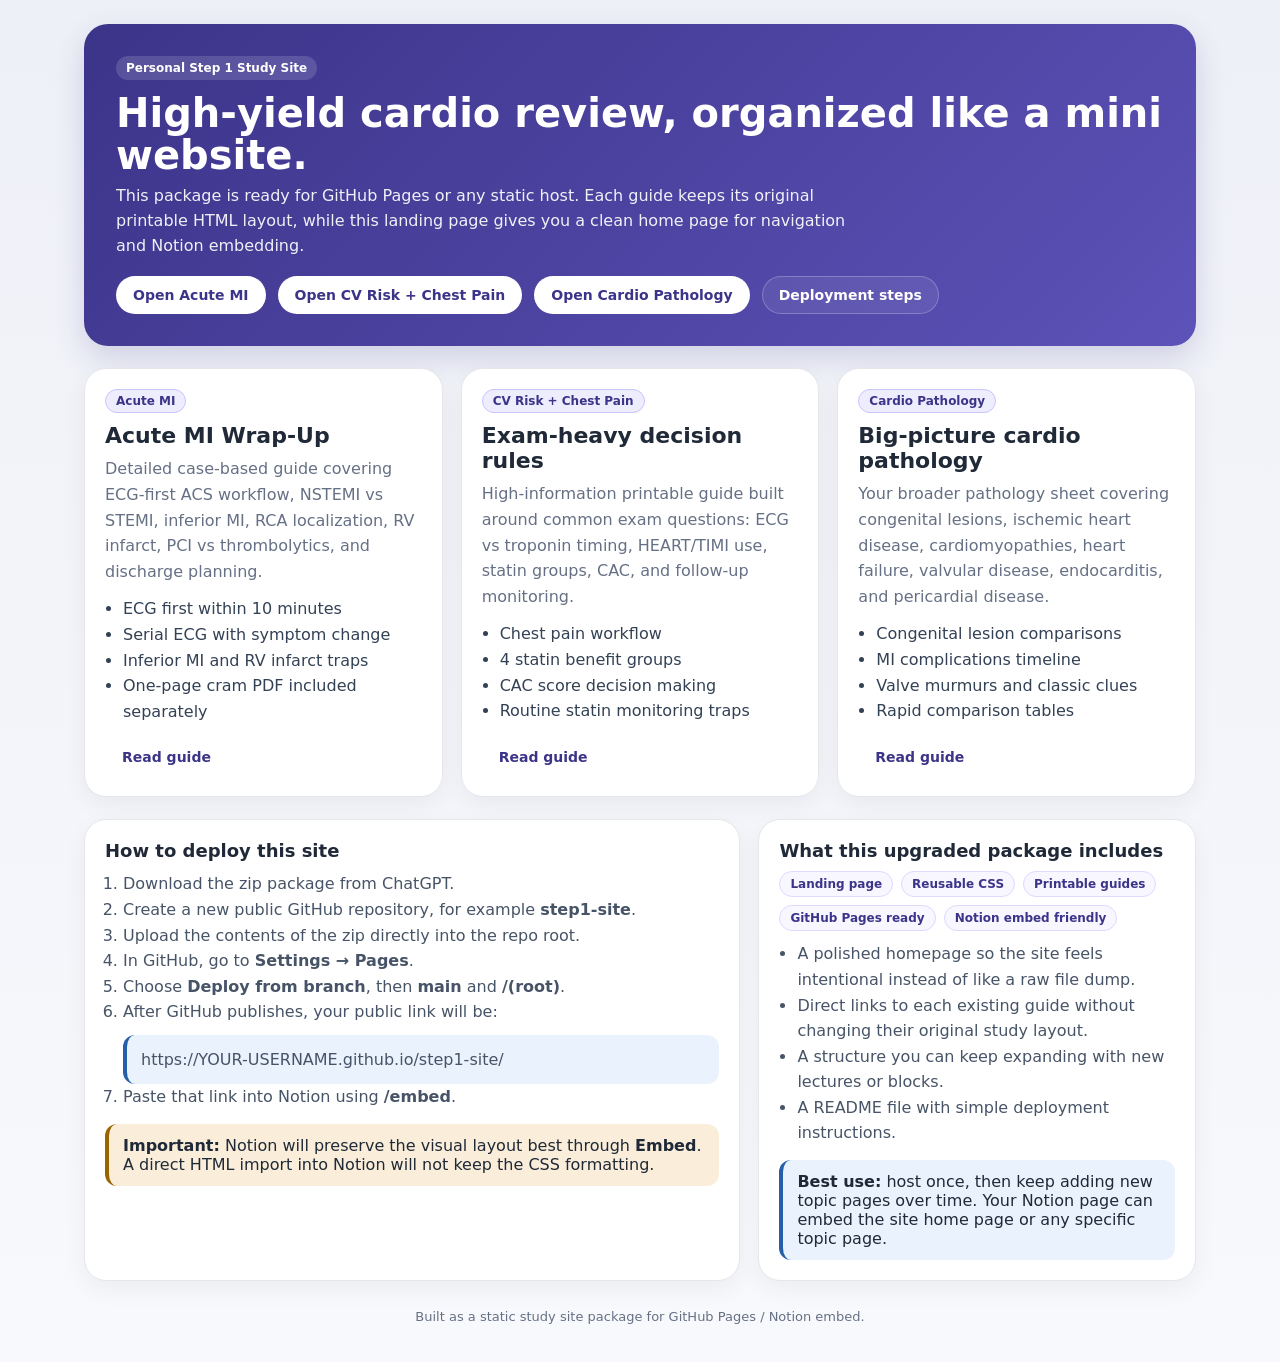
==== index.html @ b9636356 "Add files via upload" ====
<!DOCTYPE html>
<html lang="en">
<head>
  <meta charset="UTF-8">
  <meta name="viewport" content="width=device-width,initial-scale=1.0">
  <title>Step 1 Study Site</title>
  <link rel="stylesheet" href="style.css">
</head>
<body>
  <div class="shell">
    <section class="hero">
      <div class="tag" style="display:inline-block;background:rgba(255,255,255,.14);padding:5px 10px;border-radius:999px;font-size:12px;font-weight:700;margin-bottom:12px;">Personal Step 1 Study Site</div>
      <h1>High-yield cardio review, organized like a mini website.</h1>
      <p>
        This package is ready for GitHub Pages or any static host. Each guide keeps its original printable HTML layout,
        while this landing page gives you a clean home page for navigation and Notion embedding.
      </p>
      <div class="toolbar">
        <a class="btn" href="acute-mi.html">Open Acute MI</a>
        <a class="btn" href="cv-risk-chest-pain.html">Open CV Risk + Chest Pain</a>
        <a class="btn" href="cardio-pathology.html">Open Cardio Pathology</a>
        <a class="btn secondary" href="#deploy">Deployment steps</a>
      </div>
    </section>

    <section class="grid">
      <article class="card">
        <div class="tag">Acute MI</div>
        <h2>Acute MI Wrap-Up</h2>
        <p>Detailed case-based guide covering ECG-first ACS workflow, NSTEMI vs STEMI, inferior MI, RCA localization, RV infarct, PCI vs thrombolytics, and discharge planning.</p>
        <ul class="list">
          <li>ECG first within 10 minutes</li>
          <li>Serial ECG with symptom change</li>
          <li>Inferior MI and RV infarct traps</li>
          <li>One-page cram PDF included separately</li>
        </ul>
        <a class="btn" href="acute-mi.html">Read guide</a>
      </article>

      <article class="card">
        <div class="tag">CV Risk + Chest Pain</div>
        <h2>Exam-heavy decision rules</h2>
        <p>High-information printable guide built around common exam questions: ECG vs troponin timing, HEART/TIMI use, statin groups, CAC, and follow-up monitoring.</p>
        <ul class="list">
          <li>Chest pain workflow</li>
          <li>4 statin benefit groups</li>
          <li>CAC score decision making</li>
          <li>Routine statin monitoring traps</li>
        </ul>
        <a class="btn" href="cv-risk-chest-pain.html">Read guide</a>
      </article>

      <article class="card">
        <div class="tag">Cardio Pathology</div>
        <h2>Big-picture cardio pathology</h2>
        <p>Your broader pathology sheet covering congenital lesions, ischemic heart disease, cardiomyopathies, heart failure, valvular disease, endocarditis, and pericardial disease.</p>
        <ul class="list">
          <li>Congenital lesion comparisons</li>
          <li>MI complications timeline</li>
          <li>Valve murmurs and classic clues</li>
          <li>Rapid comparison tables</li>
        </ul>
        <a class="btn" href="cardio-pathology.html">Read guide</a>
      </article>
    </section>

    <section class="split">
      <div class="panel" id="deploy">
        <h3>How to deploy this site</h3>
        <ol class="list">
          <li>Download the zip package from ChatGPT.</li>
          <li>Create a new public GitHub repository, for example <b>step1-site</b>.</li>
          <li>Upload the contents of the zip directly into the repo root.</li>
          <li>In GitHub, go to <b>Settings → Pages</b>.</li>
          <li>Choose <b>Deploy from branch</b>, then <b>main</b> and <b>/(root)</b>.</li>
          <li>After GitHub publishes, your public link will be:
            <div class="note">https://YOUR-USERNAME.github.io/step1-site/</div>
          </li>
          <li>Paste that link into Notion using <b>/embed</b>.</li>
        </ol>
        <div class="warn"><b>Important:</b> Notion will preserve the visual layout best through <b>Embed</b>. A direct HTML import into Notion will not keep the CSS formatting.</div>
      </div>

      <div class="panel">
        <h3>What this upgraded package includes</h3>
        <div class="mini">
          <span class="chip">Landing page</span>
          <span class="chip">Reusable CSS</span>
          <span class="chip">Printable guides</span>
          <span class="chip">GitHub Pages ready</span>
          <span class="chip">Notion embed friendly</span>
        </div>
        <ul class="list">
          <li>A polished homepage so the site feels intentional instead of like a raw file dump.</li>
          <li>Direct links to each existing guide without changing their original study layout.</li>
          <li>A structure you can keep expanding with new lectures or blocks.</li>
          <li>A README file with simple deployment instructions.</li>
        </ul>
        <div class="note"><b>Best use:</b> host once, then keep adding new topic pages over time. Your Notion page can embed the site home page or any specific topic page.</div>
      </div>
    </section>

    <footer>
      Built as a static study site package for GitHub Pages / Notion embed.
    </footer>
  </div>
</body>
</html>
---- style.css ----
:root{
  --bg:#f3f4f8;
  --card:#ffffff;
  --ink:#1f2937;
  --muted:#667085;
  --brand:#3C3489;
  --brand-soft:#eeedfe;
  --line:#e5e7eb;
  --green:#eaf3de;
  --blue:#eaf2fd;
  --amber:#faeeda;
}
*{box-sizing:border-box}
html{scroll-behavior:smooth}
body{
  margin:0;
  font-family:Inter, ui-sans-serif, system-ui, -apple-system, BlinkMacSystemFont, "Segoe UI", sans-serif;
  color:var(--ink);
  background:linear-gradient(180deg,#eef0f7 0%, #f8f9fc 100%);
}
a{color:var(--brand); text-decoration:none}
a:hover{text-decoration:underline}
.shell{
  max-width:1160px;
  margin:0 auto;
  padding:24px;
}
.hero{
  background:linear-gradient(135deg, #3C3489 0%, #5c52b8 100%);
  color:white;
  border-radius:24px;
  padding:32px;
  box-shadow:0 12px 30px rgba(60,52,137,.18);
}
.hero h1{
  margin:0 0 8px 0;
  font-size:40px;
  line-height:1.05;
}
.hero p{
  margin:0;
  max-width:760px;
  color:rgba(255,255,255,.92);
  line-height:1.55;
  font-size:16px;
}
.toolbar{
  display:flex;
  gap:12px;
  flex-wrap:wrap;
  margin-top:18px;
}
.btn{
  display:inline-flex;
  align-items:center;
  gap:8px;
  background:white;
  color:var(--brand);
  border-radius:999px;
  padding:10px 16px;
  font-weight:700;
  font-size:14px;
  border:1px solid rgba(255,255,255,.2);
}
.btn.secondary{
  background:rgba(255,255,255,.08);
  color:white;
  border-color:rgba(255,255,255,.24);
}
.grid{
  display:grid;
  grid-template-columns:repeat(12,1fr);
  gap:18px;
  margin-top:22px;
}
.card{
  grid-column:span 4;
  background:var(--card);
  border:1px solid var(--line);
  border-radius:22px;
  padding:20px;
  box-shadow:0 8px 24px rgba(16,24,40,.05);
}
.card .tag{
  display:inline-block;
  background:var(--brand-soft);
  color:var(--brand);
  border:1px solid #c9c3ff;
  border-radius:999px;
  padding:4px 10px;
  font-size:12px;
  font-weight:700;
  margin-bottom:10px;
}
.card h2{
  margin:0 0 8px 0;
  font-size:22px;
}
.card p{
  margin:0 0 12px 0;
  color:var(--muted);
  line-height:1.6;
}
.list{
  margin:10px 0 14px 0;
  padding-left:18px;
  color:#334155;
  line-height:1.6;
}
.split{
  display:grid;
  grid-template-columns:1.2fr .8fr;
  gap:18px;
  margin-top:22px;
}
.panel{
  background:var(--card);
  border:1px solid var(--line);
  border-radius:22px;
  padding:20px;
  box-shadow:0 8px 24px rgba(16,24,40,.05);
}
.panel h3{
  margin:0 0 10px 0;
  font-size:18px;
}
.panel p, .panel li{
  color:#475467;
  line-height:1.6;
}
.note{
  background:var(--blue);
  border-left:4px solid #255EA9;
  padding:12px 14px;
  border-radius:12px;
  margin-top:10px;
}
.warn{
  background:var(--amber);
  border-left:4px solid #9a6500;
  padding:12px 14px;
  border-radius:12px;
  margin-top:10px;
}
footer{
  color:#667085;
  text-align:center;
  font-size:13px;
  padding:28px 0 14px;
}
.mini{
  display:flex; flex-wrap:wrap; gap:8px; margin-top:10px;
}
.chip{
  font-size:12px; font-weight:700;
  background:#f8f7ff; color:var(--brand);
  border:1px solid #ddd9ff; border-radius:999px;
  padding:5px 10px;
}
@media (max-width: 980px){
  .card{grid-column:span 12}
  .split{grid-template-columns:1fr}
  .hero h1{font-size:32px}
}
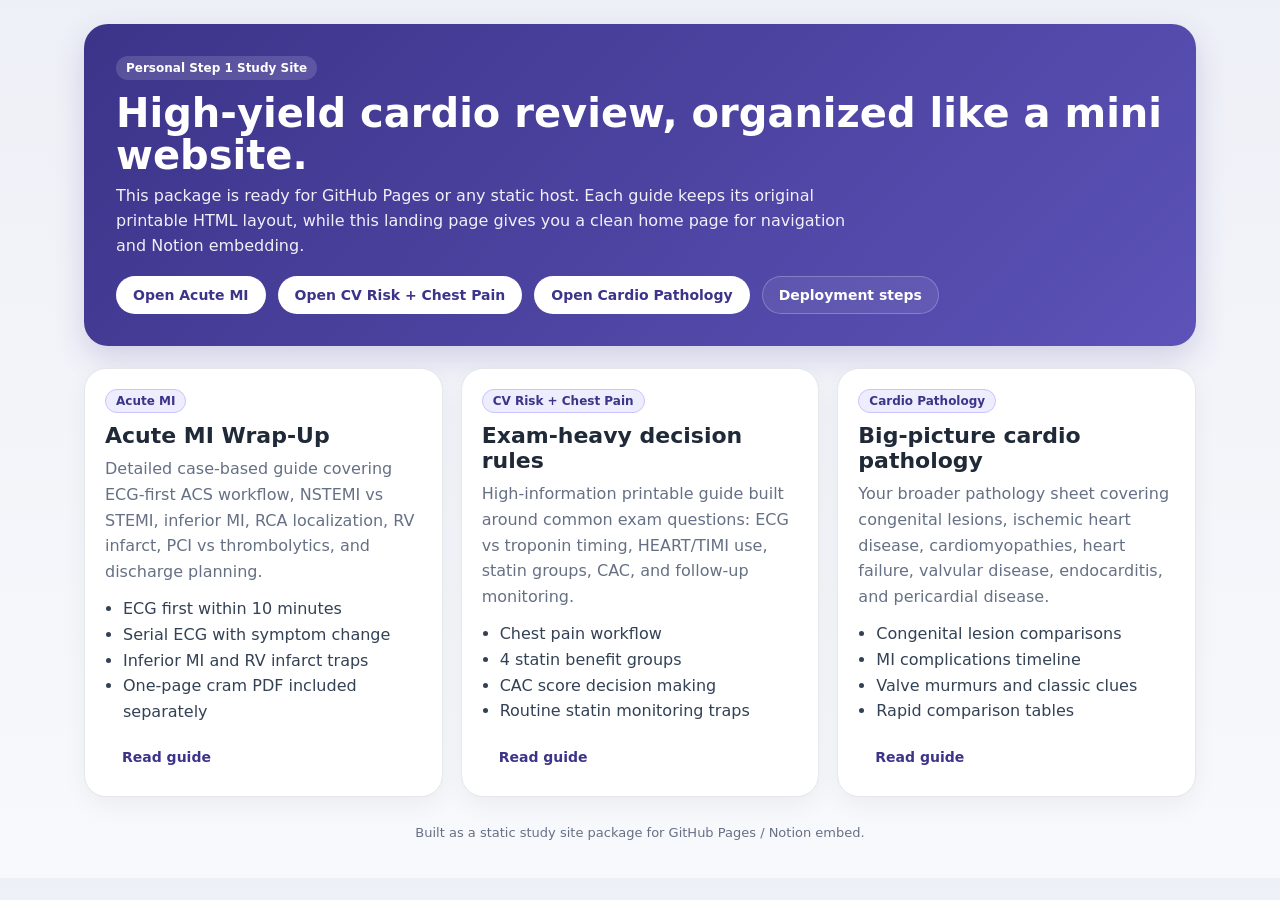
==== commit 42651932: "Add files via upload" ====
--- a/index.html
+++ b/index.html
@@ -65,42 +65,6 @@
       </article>
     </section>
 
-    <section class="split">
-      <div class="panel" id="deploy">
-        <h3>How to deploy this site</h3>
-        <ol class="list">
-          <li>Download the zip package from ChatGPT.</li>
-          <li>Create a new public GitHub repository, for example <b>step1-site</b>.</li>
-          <li>Upload the contents of the zip directly into the repo root.</li>
-          <li>In GitHub, go to <b>Settings → Pages</b>.</li>
-          <li>Choose <b>Deploy from branch</b>, then <b>main</b> and <b>/(root)</b>.</li>
-          <li>After GitHub publishes, your public link will be:
-            <div class="note">https://YOUR-USERNAME.github.io/step1-site/</div>
-          </li>
-          <li>Paste that link into Notion using <b>/embed</b>.</li>
-        </ol>
-        <div class="warn"><b>Important:</b> Notion will preserve the visual layout best through <b>Embed</b>. A direct HTML import into Notion will not keep the CSS formatting.</div>
-      </div>
-
-      <div class="panel">
-        <h3>What this upgraded package includes</h3>
-        <div class="mini">
-          <span class="chip">Landing page</span>
-          <span class="chip">Reusable CSS</span>
-          <span class="chip">Printable guides</span>
-          <span class="chip">GitHub Pages ready</span>
-          <span class="chip">Notion embed friendly</span>
-        </div>
-        <ul class="list">
-          <li>A polished homepage so the site feels intentional instead of like a raw file dump.</li>
-          <li>Direct links to each existing guide without changing their original study layout.</li>
-          <li>A structure you can keep expanding with new lectures or blocks.</li>
-          <li>A README file with simple deployment instructions.</li>
-        </ul>
-        <div class="note"><b>Best use:</b> host once, then keep adding new topic pages over time. Your Notion page can embed the site home page or any specific topic page.</div>
-      </div>
-    </section>
-
     <footer>
       Built as a static study site package for GitHub Pages / Notion embed.
     </footer>
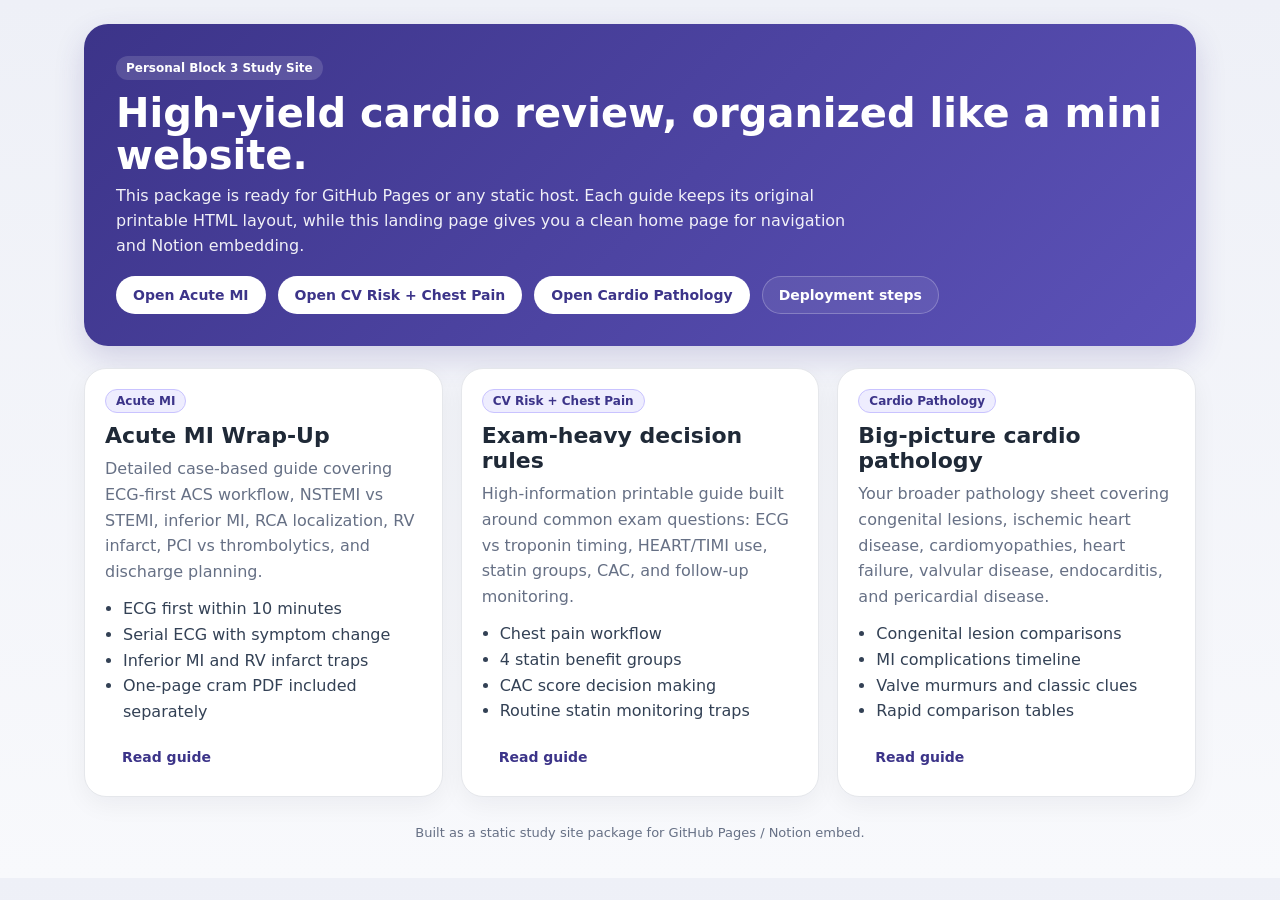
==== commit b15219ef: "Update index.html" ====
--- a/index.html
+++ b/index.html
@@ -10,7 +10,7 @@
 <body>
   <div class="shell">
     <section class="hero">
-      <div class="tag" style="display:inline-block;background:rgba(255,255,255,.14);padding:5px 10px;border-radius:999px;font-size:12px;font-weight:700;margin-bottom:12px;">Personal Step 1 Study Site</div>
+      <div class="tag" style="display:inline-block;background:rgba(255,255,255,.14);padding:5px 10px;border-radius:999px;font-size:12px;font-weight:700;margin-bottom:12px;">Personal Block 3 Study Site</div>
       <h1>High-yield cardio review, organized like a mini website.</h1>
       <p>
         This package is ready for GitHub Pages or any static host. Each guide keeps its original printable HTML layout,
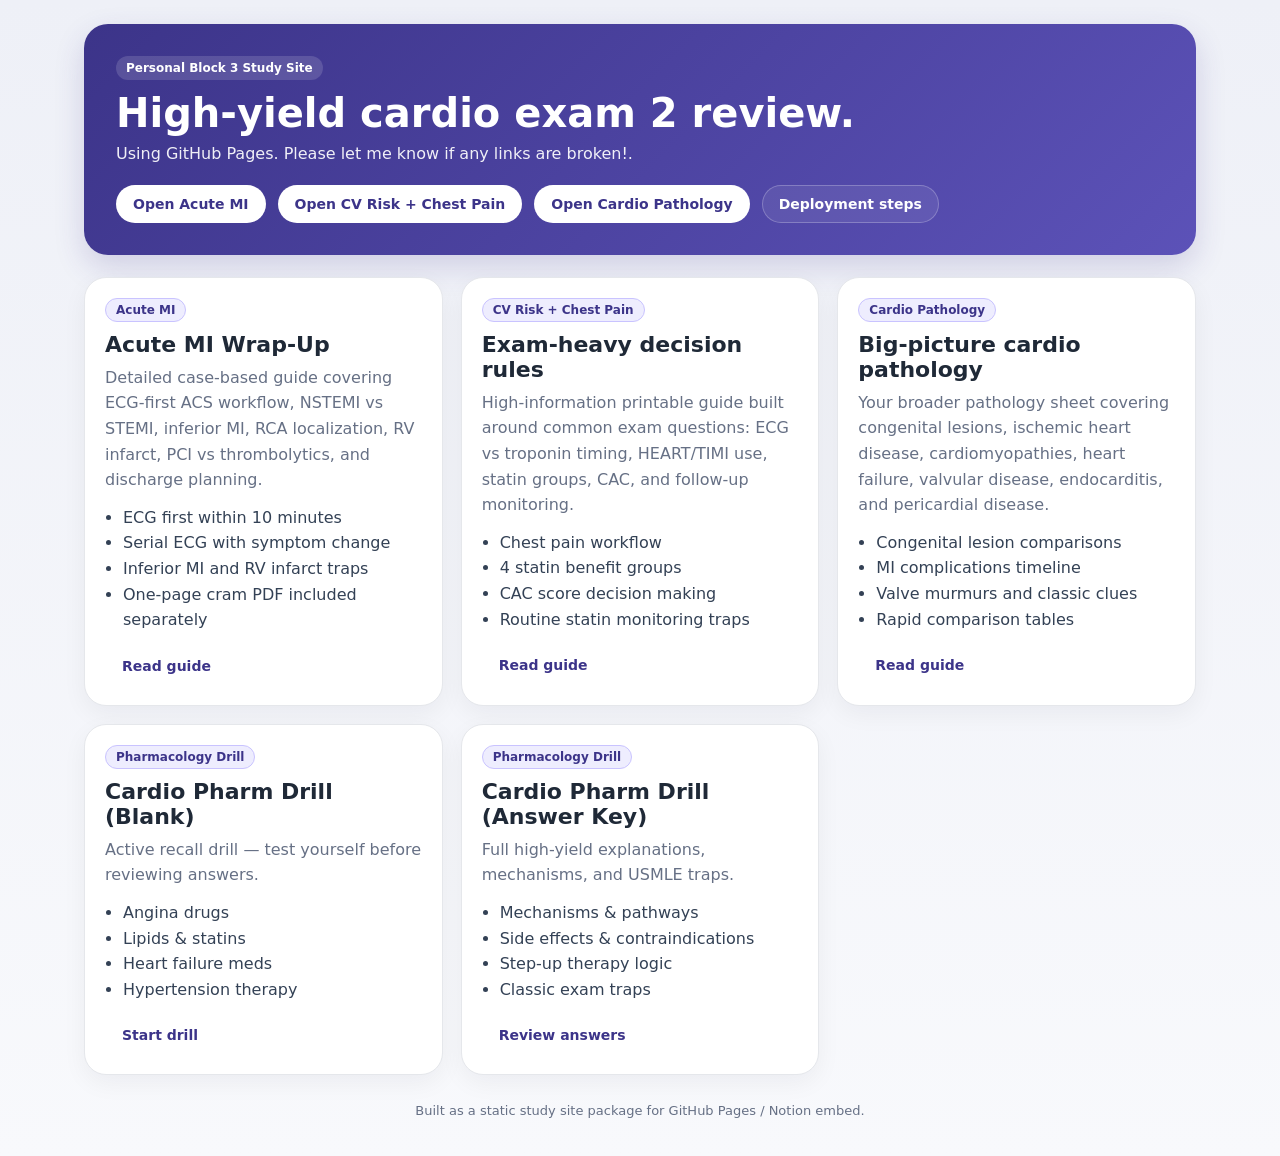
==== commit 1ba8c5a4: "Update index.html" ====
--- a/index.html
+++ b/index.html
@@ -11,10 +11,9 @@
   <div class="shell">
     <section class="hero">
       <div class="tag" style="display:inline-block;background:rgba(255,255,255,.14);padding:5px 10px;border-radius:999px;font-size:12px;font-weight:700;margin-bottom:12px;">Personal Block 3 Study Site</div>
-      <h1>High-yield cardio review, organized like a mini website.</h1>
+      <h1>High-yield cardio exam 2 review.</h1>
       <p>
-        This package is ready for GitHub Pages or any static host. Each guide keeps its original printable HTML layout,
-        while this landing page gives you a clean home page for navigation and Notion embedding.
+        Using GitHub Pages. Please let me know if any links are broken!.
       </p>
       <div class="toolbar">
         <a class="btn" href="acute-mi.html">Open Acute MI</a>
@@ -63,6 +62,33 @@
         </ul>
         <a class="btn" href="cardio-pathology.html">Read guide</a>
       </article>
+
+      <article class="card">
+  <div class="tag">Pharmacology Drill</div>
+  <h2>Cardio Pharm Drill (Blank)</h2>
+  <p>Active recall drill — test yourself before reviewing answers.</p>
+  <ul class="list">
+    <li>Angina drugs</li>
+    <li>Lipids & statins</li>
+    <li>Heart failure meds</li>
+    <li>Hypertension therapy</li>
+  </ul>
+  <a class="btn" href="cardio_pharm_drill_blank.html">Start drill</a>
+</article>
+
+      <article class="card">
+  <div class="tag">Pharmacology Drill</div>
+  <h2>Cardio Pharm Drill (Answer Key)</h2>
+  <p>Full high-yield explanations, mechanisms, and USMLE traps.</p>
+  <ul class="list">
+    <li>Mechanisms & pathways</li>
+    <li>Side effects & contraindications</li>
+    <li>Step-up therapy logic</li>
+    <li>Classic exam traps</li>
+  </ul>
+  <a class="btn" href="cardio_pharm_drill_filled.html">Review answers</a>
+</article>
+      
     </section>
 
     <footer>
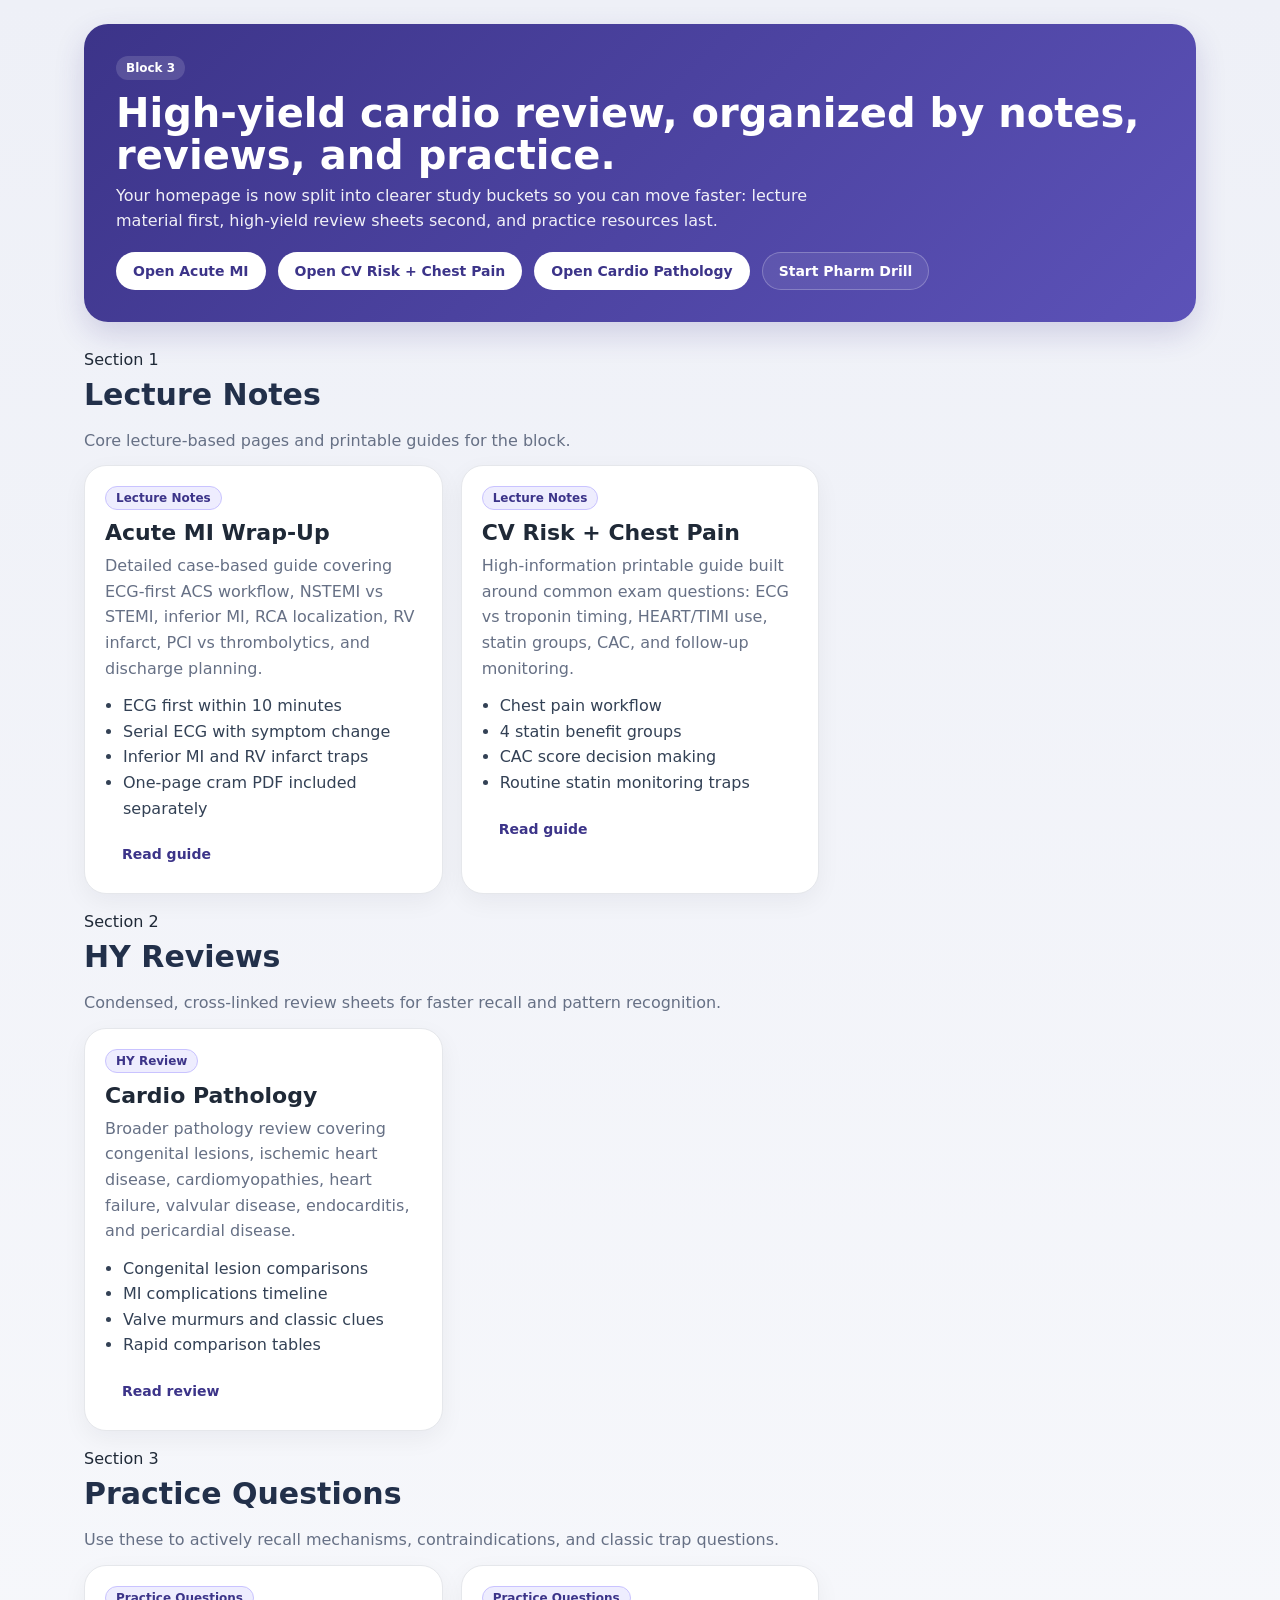
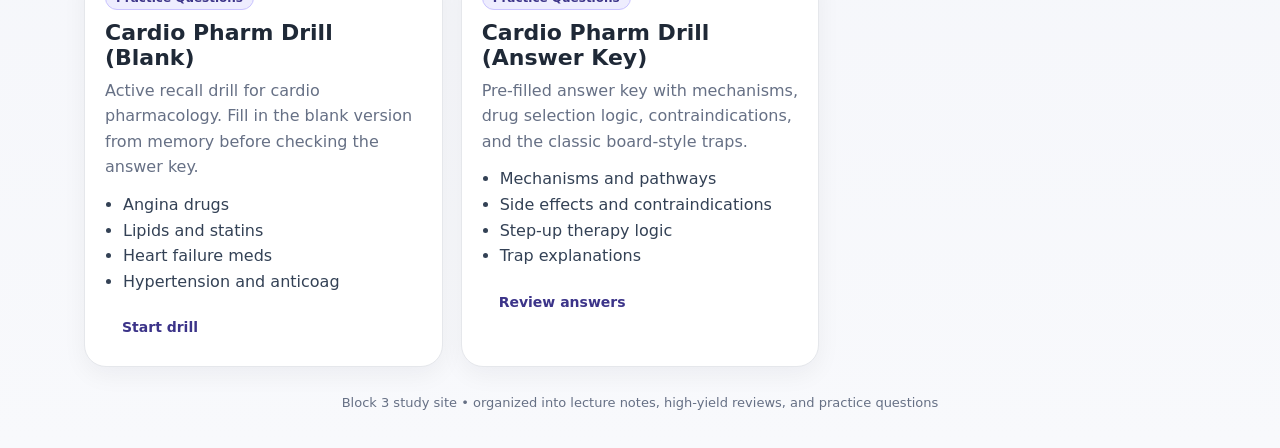
==== commit 5e38b670: "Add files via upload" ====
--- a/index.html
+++ b/index.html
@@ -1,98 +1,116 @@
-
 <!DOCTYPE html>
 <html lang="en">
 <head>
   <meta charset="UTF-8">
   <meta name="viewport" content="width=device-width,initial-scale=1.0">
-  <title>Step 1 Study Site</title>
+  <title>Block 3</title>
   <link rel="stylesheet" href="style.css">
 </head>
 <body>
   <div class="shell">
     <section class="hero">
-      <div class="tag" style="display:inline-block;background:rgba(255,255,255,.14);padding:5px 10px;border-radius:999px;font-size:12px;font-weight:700;margin-bottom:12px;">Personal Block 3 Study Site</div>
-      <h1>High-yield cardio exam 2 review.</h1>
+      <div class="tag" style="display:inline-block;background:rgba(255,255,255,.14);padding:5px 10px;border-radius:999px;font-size:12px;font-weight:700;margin-bottom:12px;">Block 3</div>
+      <h1>High-yield cardio review, organized by notes, reviews, and practice.</h1>
       <p>
-        Using GitHub Pages. Please let me know if any links are broken!.
+        Your homepage is now split into clearer study buckets so you can move faster:
+        lecture material first, high-yield review sheets second, and practice resources last.
       </p>
       <div class="toolbar">
         <a class="btn" href="acute-mi.html">Open Acute MI</a>
         <a class="btn" href="cv-risk-chest-pain.html">Open CV Risk + Chest Pain</a>
         <a class="btn" href="cardio-pathology.html">Open Cardio Pathology</a>
-        <a class="btn secondary" href="#deploy">Deployment steps</a>
+        <a class="btn secondary" href="cardio_pharm_drill_blank.html">Start Pharm Drill</a>
       </div>
     </section>
 
-    <section class="grid">
-      <article class="card">
-        <div class="tag">Acute MI</div>
-        <h2>Acute MI Wrap-Up</h2>
-        <p>Detailed case-based guide covering ECG-first ACS workflow, NSTEMI vs STEMI, inferior MI, RCA localization, RV infarct, PCI vs thrombolytics, and discharge planning.</p>
-        <ul class="list">
-          <li>ECG first within 10 minutes</li>
-          <li>Serial ECG with symptom change</li>
-          <li>Inferior MI and RV infarct traps</li>
-          <li>One-page cram PDF included separately</li>
-        </ul>
-        <a class="btn" href="acute-mi.html">Read guide</a>
-      </article>
+    <section style="margin-top:28px;">
+      <div class="tag">Section 1</div>
+      <h2 style="margin:8px 0 4px 0;font-size:30px;color:#22304a;">Lecture Notes</h2>
+      <p style="color:#667085;line-height:1.6;margin-bottom:12px;">Core lecture-based pages and printable guides for the block.</p>
+      <section class="grid" style="margin-top:8px;">
+        <article class="card">
+          <div class="tag">Lecture Notes</div>
+          <h2>Acute MI Wrap-Up</h2>
+          <p>Detailed case-based guide covering ECG-first ACS workflow, NSTEMI vs STEMI, inferior MI, RCA localization, RV infarct, PCI vs thrombolytics, and discharge planning.</p>
+          <ul class="list">
+            <li>ECG first within 10 minutes</li>
+            <li>Serial ECG with symptom change</li>
+            <li>Inferior MI and RV infarct traps</li>
+            <li>One-page cram PDF included separately</li>
+          </ul>
+          <a class="btn" href="acute-mi.html">Read guide</a>
+        </article>
 
-      <article class="card">
-        <div class="tag">CV Risk + Chest Pain</div>
-        <h2>Exam-heavy decision rules</h2>
-        <p>High-information printable guide built around common exam questions: ECG vs troponin timing, HEART/TIMI use, statin groups, CAC, and follow-up monitoring.</p>
-        <ul class="list">
-          <li>Chest pain workflow</li>
-          <li>4 statin benefit groups</li>
-          <li>CAC score decision making</li>
-          <li>Routine statin monitoring traps</li>
-        </ul>
-        <a class="btn" href="cv-risk-chest-pain.html">Read guide</a>
-      </article>
+        <article class="card">
+          <div class="tag">Lecture Notes</div>
+          <h2>CV Risk + Chest Pain</h2>
+          <p>High-information printable guide built around common exam questions: ECG vs troponin timing, HEART/TIMI use, statin groups, CAC, and follow-up monitoring.</p>
+          <ul class="list">
+            <li>Chest pain workflow</li>
+            <li>4 statin benefit groups</li>
+            <li>CAC score decision making</li>
+            <li>Routine statin monitoring traps</li>
+          </ul>
+          <a class="btn" href="cv-risk-chest-pain.html">Read guide</a>
+        </article>
+      </section>
+    </section>
 
-      <article class="card">
-        <div class="tag">Cardio Pathology</div>
-        <h2>Big-picture cardio pathology</h2>
-        <p>Your broader pathology sheet covering congenital lesions, ischemic heart disease, cardiomyopathies, heart failure, valvular disease, endocarditis, and pericardial disease.</p>
-        <ul class="list">
-          <li>Congenital lesion comparisons</li>
-          <li>MI complications timeline</li>
-          <li>Valve murmurs and classic clues</li>
-          <li>Rapid comparison tables</li>
-        </ul>
-        <a class="btn" href="cardio-pathology.html">Read guide</a>
-      </article>
+    <section style="margin-top:18px;">
+      <div class="tag">Section 2</div>
+      <h2 style="margin:8px 0 4px 0;font-size:30px;color:#22304a;">HY Reviews</h2>
+      <p style="color:#667085;line-height:1.6;margin-bottom:12px;">Condensed, cross-linked review sheets for faster recall and pattern recognition.</p>
+      <section class="grid" style="margin-top:8px;">
+        <article class="card">
+          <div class="tag">HY Review</div>
+          <h2>Cardio Pathology</h2>
+          <p>Broader pathology review covering congenital lesions, ischemic heart disease, cardiomyopathies, heart failure, valvular disease, endocarditis, and pericardial disease.</p>
+          <ul class="list">
+            <li>Congenital lesion comparisons</li>
+            <li>MI complications timeline</li>
+            <li>Valve murmurs and classic clues</li>
+            <li>Rapid comparison tables</li>
+          </ul>
+          <a class="btn" href="cardio-pathology.html">Read review</a>
+        </article>
+      </section>
+    </section>
 
-      <article class="card">
-  <div class="tag">Pharmacology Drill</div>
-  <h2>Cardio Pharm Drill (Blank)</h2>
-  <p>Active recall drill — test yourself before reviewing answers.</p>
-  <ul class="list">
-    <li>Angina drugs</li>
-    <li>Lipids & statins</li>
-    <li>Heart failure meds</li>
-    <li>Hypertension therapy</li>
-  </ul>
-  <a class="btn" href="cardio_pharm_drill_blank.html">Start drill</a>
-</article>
+    <section style="margin-top:18px;">
+      <div class="tag">Section 3</div>
+      <h2 style="margin:8px 0 4px 0;font-size:30px;color:#22304a;">Practice Questions</h2>
+      <p style="color:#667085;line-height:1.6;margin-bottom:12px;">Use these to actively recall mechanisms, contraindications, and classic trap questions.</p>
+      <section class="grid" style="margin-top:8px;">
+        <article class="card">
+          <div class="tag">Practice Questions</div>
+          <h2>Cardio Pharm Drill (Blank)</h2>
+          <p>Active recall drill for cardio pharmacology. Fill in the blank version from memory before checking the answer key.</p>
+          <ul class="list">
+            <li>Angina drugs</li>
+            <li>Lipids and statins</li>
+            <li>Heart failure meds</li>
+            <li>Hypertension and anticoag</li>
+          </ul>
+          <a class="btn" href="cardio_pharm_drill_blank.html">Start drill</a>
+        </article>
 
-      <article class="card">
-  <div class="tag">Pharmacology Drill</div>
-  <h2>Cardio Pharm Drill (Answer Key)</h2>
-  <p>Full high-yield explanations, mechanisms, and USMLE traps.</p>
-  <ul class="list">
-    <li>Mechanisms & pathways</li>
-    <li>Side effects & contraindications</li>
-    <li>Step-up therapy logic</li>
-    <li>Classic exam traps</li>
-  </ul>
-  <a class="btn" href="cardio_pharm_drill_filled.html">Review answers</a>
-</article>
-      
+        <article class="card">
+          <div class="tag">Practice Questions</div>
+          <h2>Cardio Pharm Drill (Answer Key)</h2>
+          <p>Pre-filled answer key with mechanisms, drug selection logic, contraindications, and the classic board-style traps.</p>
+          <ul class="list">
+            <li>Mechanisms and pathways</li>
+            <li>Side effects and contraindications</li>
+            <li>Step-up therapy logic</li>
+            <li>Trap explanations</li>
+          </ul>
+          <a class="btn" href="cardio_pharm_drill_filled.html">Review answers</a>
+        </article>
+      </section>
     </section>
 
     <footer>
-      Built as a static study site package for GitHub Pages / Notion embed.
+      Block 3 study site • organized into lecture notes, high-yield reviews, and practice questions
     </footer>
   </div>
 </body>
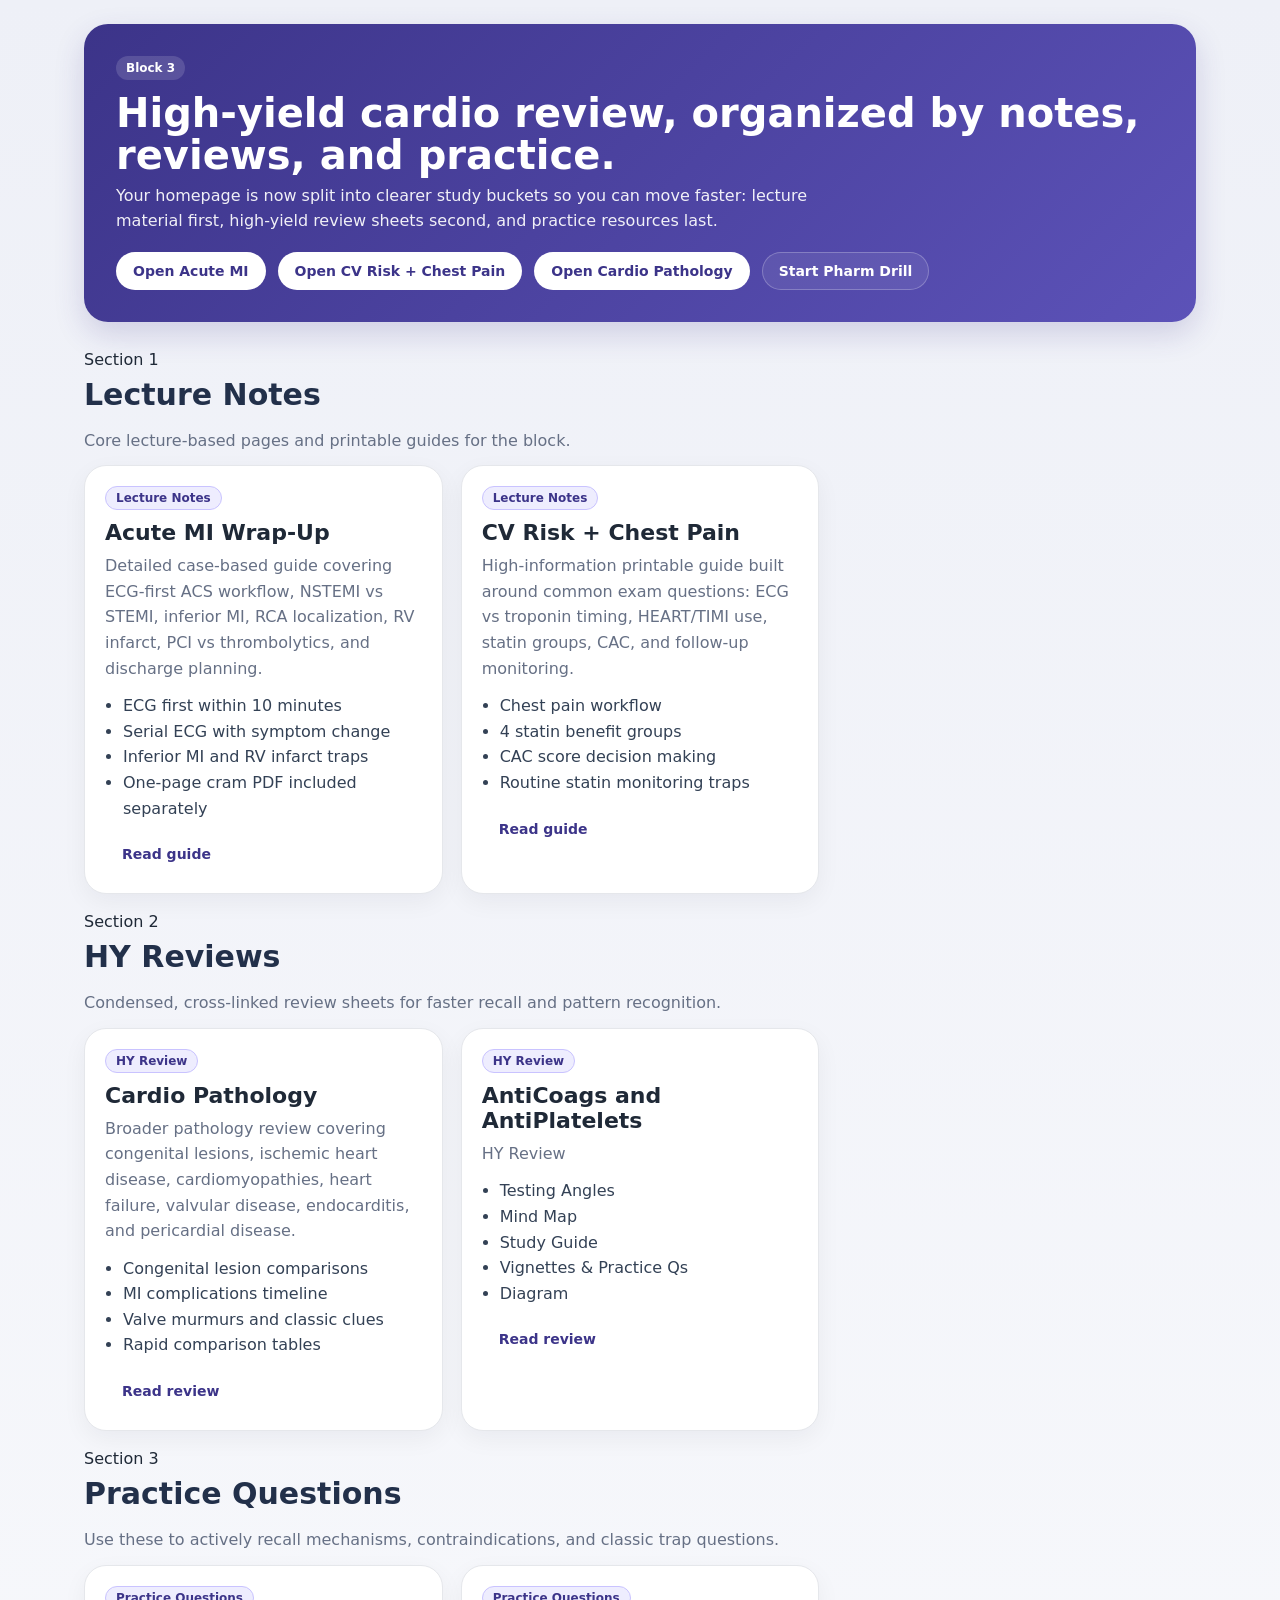
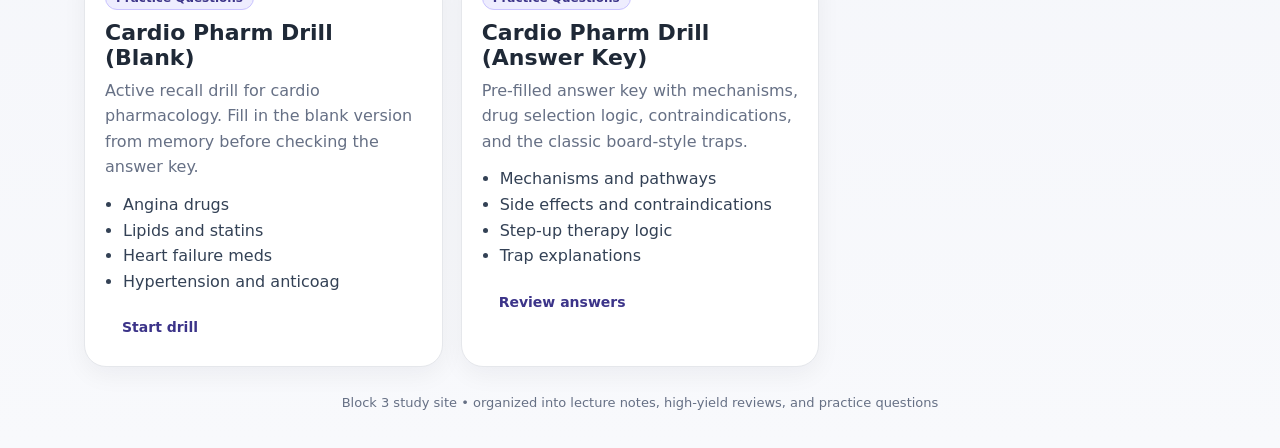
==== commit b4694bf8: "Update index.html" ====
--- a/index.html
+++ b/index.html
@@ -73,6 +73,22 @@
           </ul>
           <a class="btn" href="cardio-pathology.html">Read review</a>
         </article>
+        
+         <article class="card">
+          <div class="tag">HY Review</div>
+          <h2>AntiCoags and AntiPlatelets</h2>
+          <p>HY Review</p>
+          <ul class="list">
+            <li>Testing Angles</li>
+            <li>Mind Map</li>
+            <li>Study Guide</li>
+            <li>Vignettes & Practice Qs</li>
+            <li>Diagram</li>
+          </ul>
+          <a class="btn" href="anticoag_standalone_code.html">Read review</a>
+        </article>
+
+        
       </section>
     </section>
 
